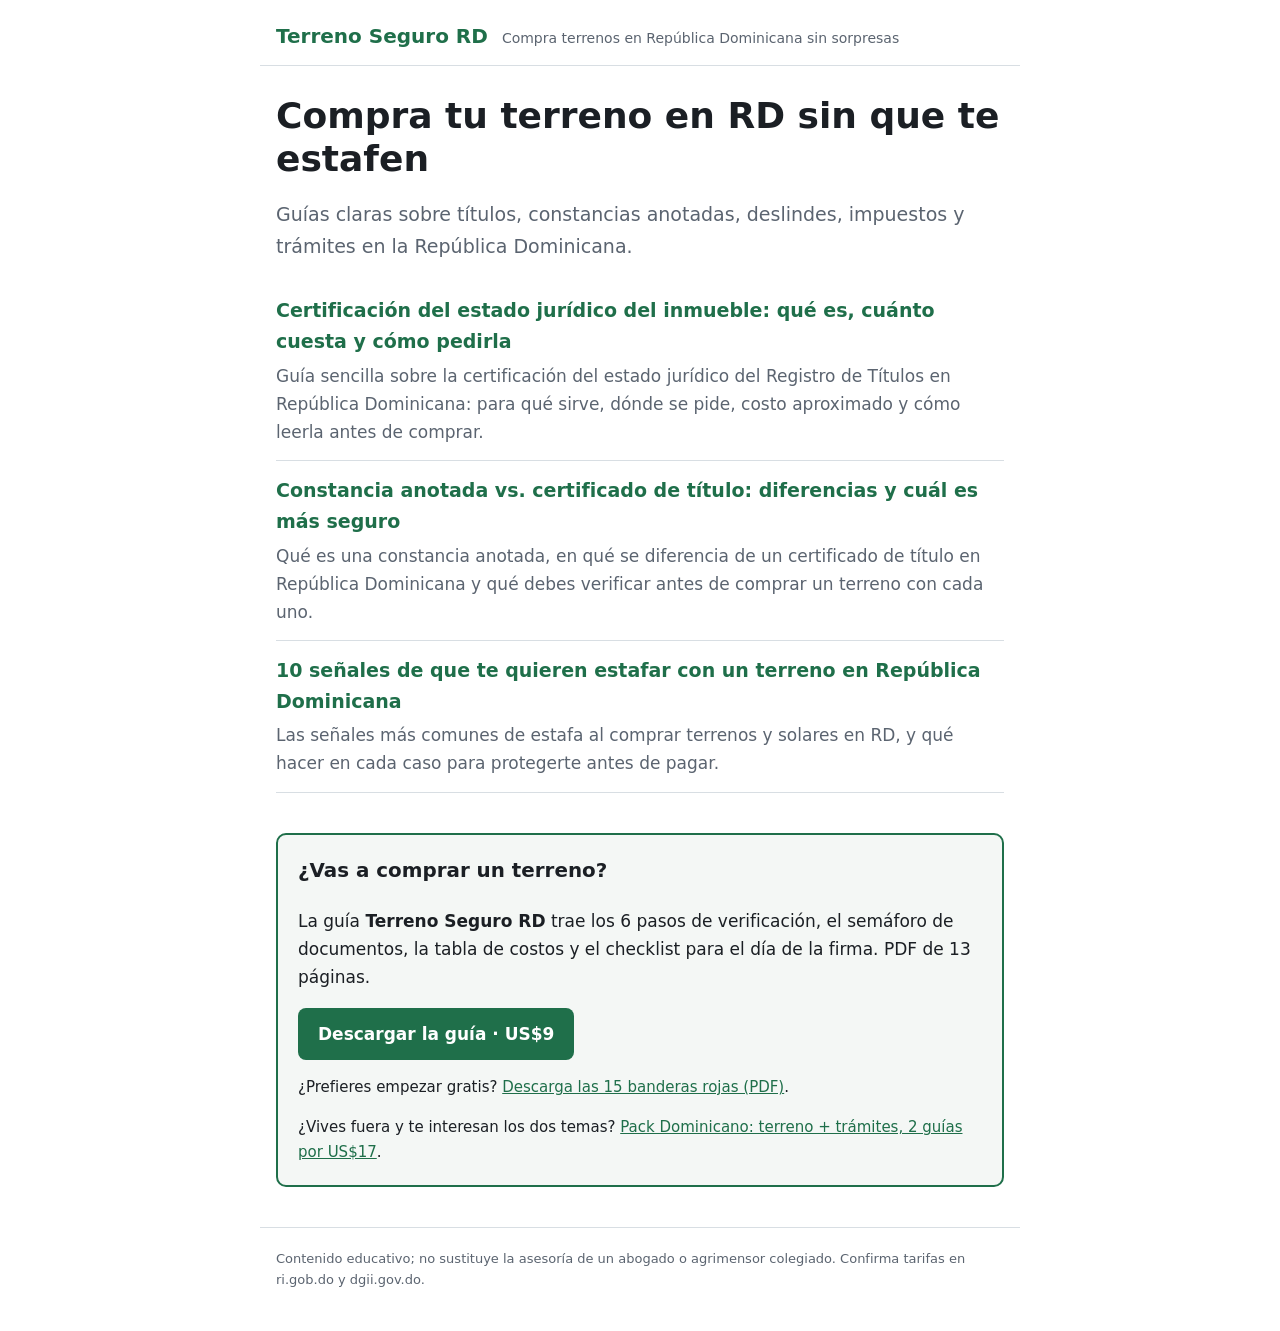
==== docs/index.html @ b64161ac "Enlace al Pack Dominicano (2 guías) Co-Authored-By: Claude Opus 5.5 <noreply@anthropic.com>" ====
<!doctype html>
<html lang="es"><head><meta charset="utf-8">
<meta name="viewport" content="width=device-width,initial-scale=1">
<title>Terreno Seguro RD — Comprar terrenos en República Dominicana sin sorpresas</title>
<meta name="description" content="Guías prácticas para comprar un terreno o solar en República Dominicana: títulos, constancias, deslinde, impuestos y cómo evitar estafas.">
<link rel="canonical" href="https://bsser.github.io/terreno-seguro-rd/">
<meta name="google-site-verification" content="4F6GvPItG1MgDsxIkhHlMnWlIL_Nr4-tKKIEYM5F8QM">
<link rel="stylesheet" href="estilo.css">
</head><body>
<header><a class="marca" href="">Terreno Seguro RD</a><span>Compra terrenos en República Dominicana sin sorpresas</span></header>
<main><section class='hero'><h1>Compra tu terreno en RD sin que te estafen</h1><p>Guías claras sobre títulos, constancias anotadas, deslindes, impuestos y trámites en la República Dominicana.</p></section><ul class='lista'><li><a href='certificacion-estado-juridico-inmueble/'>Certificación del estado jurídico del inmueble: qué es, cuánto cuesta y cómo pedirla</a><p>Guía sencilla sobre la certificación del estado jurídico del Registro de Títulos en República Dominicana: para qué sirve, dónde se pide, costo aproximado y cómo leerla antes de comprar.</p></li><li><a href='constancia-anotada-vs-certificado-de-titulo/'>Constancia anotada vs. certificado de título: diferencias y cuál es más seguro</a><p>Qué es una constancia anotada, en qué se diferencia de un certificado de título en República Dominicana y qué debes verificar antes de comprar un terreno con cada uno.</p></li><li><a href='senales-estafa-terreno-rd/'>10 señales de que te quieren estafar con un terreno en República Dominicana</a><p>Las señales más comunes de estafa al comprar terrenos y solares en RD, y qué hacer en cada caso para protegerte antes de pagar.</p></li></ul><aside class="cta">
<h3>¿Vas a comprar un terreno?</h3>
<p>La guía <b>Terreno Seguro RD</b> trae los 6 pasos de verificación, el semáforo de documentos, la tabla de costos y el checklist para el día de la firma. PDF de 13 páginas.</p>
<a class="boton" href="https://jontastic64.gumroad.com/l/terreno-seguro-rd">Descargar la guía · US$9</a>
<p class="gratis">¿Prefieres empezar gratis? <a href="banderas-rojas.pdf">Descarga las 15 banderas rojas (PDF)</a>.</p>
<p class="gratis">¿Vives fuera y te interesan los dos temas? <a href="https://jontastic64.gumroad.com/l/pack-dominicano">Pack Dominicano: terreno + trámites, 2 guías por US$17</a>.</p>
</aside></main>
<footer>Contenido educativo; no sustituye la asesoría de un abogado o agrimensor colegiado. Confirma tarifas en ri.gob.do y dgii.gov.do.</footer>
</body></html>
---- docs/estilo.css ----
:root { --verde:#1f6f4a; --tinta:#1b1f24; --gris:#5b6470; --fondo:#f4f7f5; --papel:#fff; --borde:#d8dee3; }
@media (prefers-color-scheme: dark) {
  :root { --verde:#5cc495; --tinta:#e7ecef; --gris:#a3adb6; --fondo:#1c2622; --papel:#121614; --borde:#2f3a35; }
}
* { box-sizing: border-box; }
body { margin: 0; background: var(--papel); color: var(--tinta); font: 17px/1.65 system-ui, "Segoe UI", Arial, sans-serif; }
header, main, footer { max-width: 760px; margin: 0 auto; padding: 0 16px; }
header { padding-top: 20px; padding-bottom: 12px; border-bottom: 1px solid var(--borde); display: flex; flex-wrap: wrap; gap: 4px 14px; align-items: baseline; }
.marca { font-weight: 800; font-size: 20px; color: var(--verde); text-decoration: none; }
header span { color: var(--gris); font-size: 14px; }
h1 { line-height: 1.2; font-size: clamp(26px, 5vw, 36px); margin: 28px 0 6px; }
h2 { color: var(--verde); margin-top: 32px; line-height: 1.3; }
a { color: var(--verde); }
.fecha { color: var(--gris); font-size: 14px; margin-top: 0; }
.hero p { font-size: 19px; color: var(--gris); }
.lista { list-style: none; padding: 0; }
.lista li { border-bottom: 1px solid var(--borde); padding: 14px 0; }
.lista li a { font-weight: 700; font-size: 19px; text-decoration: none; }
.lista li p { margin: 4px 0 0; color: var(--gris); }
table { border-collapse: collapse; width: 100%; font-size: 15px; display: block; overflow-x: auto; }
th, td { border: 1px solid var(--borde); padding: 6px 9px; text-align: left; vertical-align: top; }
th { background: var(--fondo); }
blockquote { margin: 16px 0; padding: 10px 16px; background: var(--fondo); border-left: 4px solid var(--verde); }
.cta { margin: 40px 0; padding: 20px; background: var(--fondo); border: 2px solid var(--verde); border-radius: 10px; }
.cta h3 { margin-top: 0; }
.boton { display: inline-block; background: var(--verde); color: var(--papel); padding: 12px 20px; border-radius: 8px; font-weight: 700; text-decoration: none; }
.gratis { font-size: 15px; margin-bottom: 0; }
footer { color: var(--gris); font-size: 13px; padding-top: 20px; padding-bottom: 40px; border-top: 1px solid var(--borde); margin-top: 40px; }
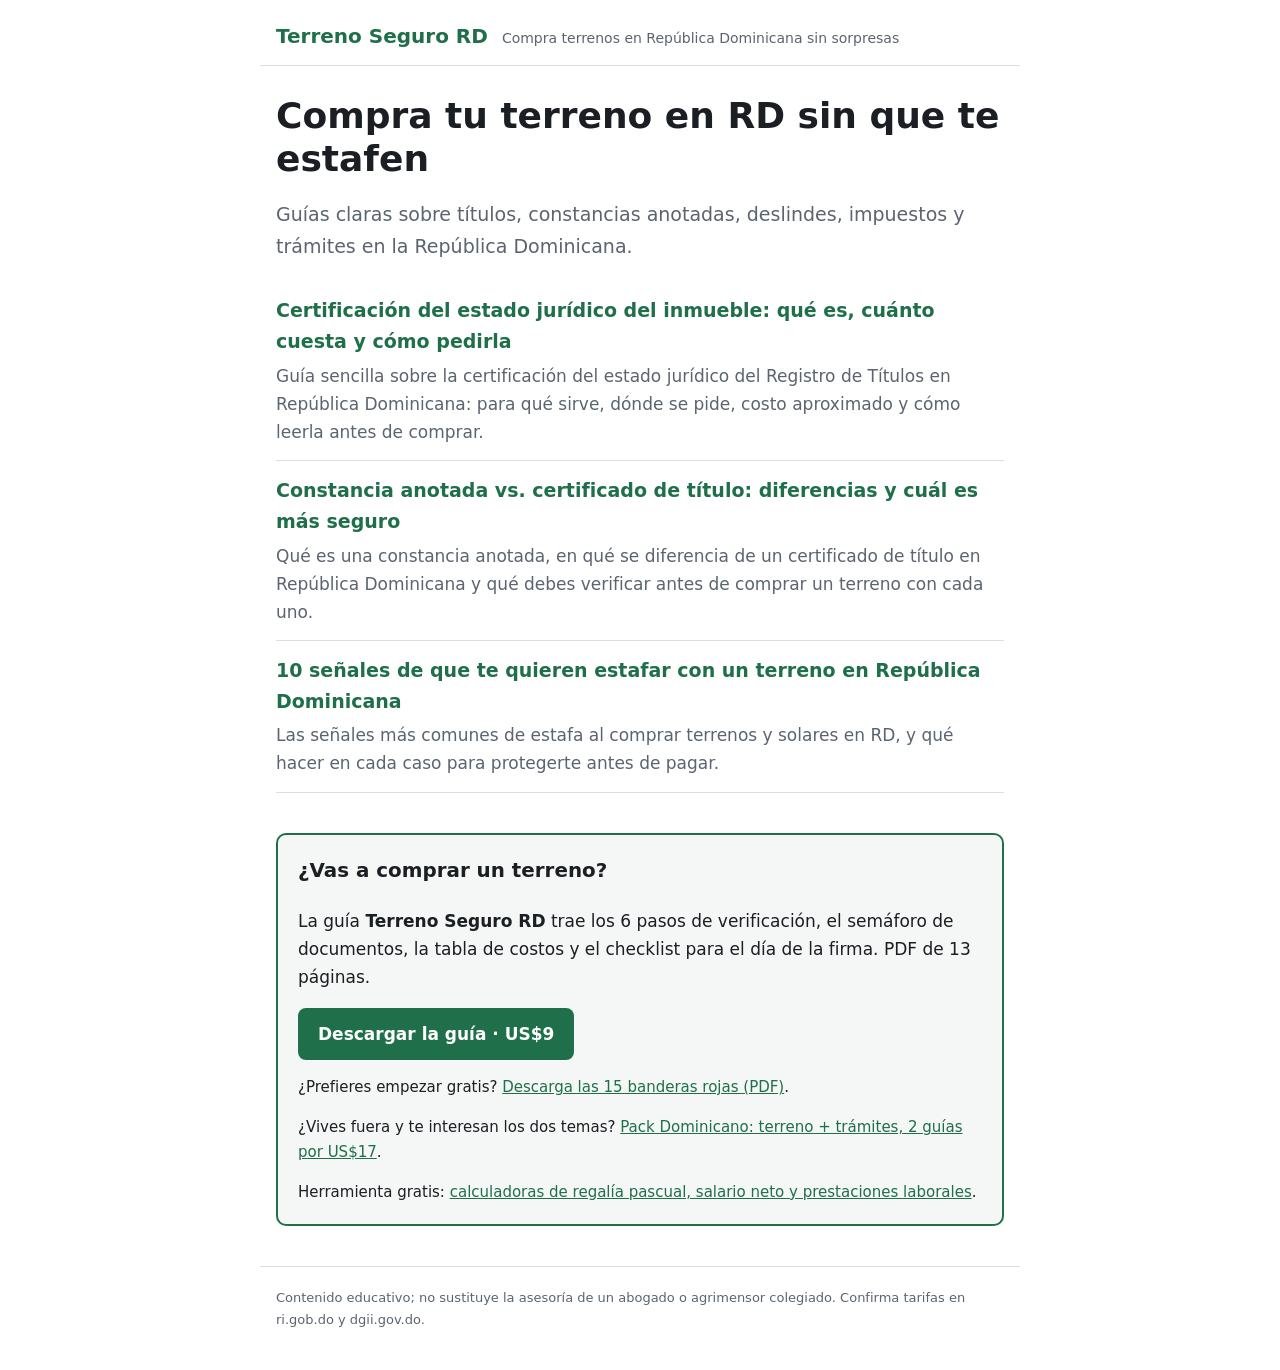
==== commit 8960c6bd: "Enlace a Calculadoras RD Co-Authored-By: Claude Opus 5.5 <noreply@anthropic.com>" ====
--- a/docs/index.html
+++ b/docs/index.html
@@ -14,6 +14,7 @@
 <a class="boton" href="https://jontastic64.gumroad.com/l/terreno-seguro-rd">Descargar la guía · US$9</a>
 <p class="gratis">¿Prefieres empezar gratis? <a href="banderas-rojas.pdf">Descarga las 15 banderas rojas (PDF)</a>.</p>
 <p class="gratis">¿Vives fuera y te interesan los dos temas? <a href="https://jontastic64.gumroad.com/l/pack-dominicano">Pack Dominicano: terreno + trámites, 2 guías por US$17</a>.</p>
+<p class="gratis">Herramienta gratis: <a href="https://bsser.github.io/calculadoras-rd/">calculadoras de regalía pascual, salario neto y prestaciones laborales</a>.</p>
 </aside></main>
 <footer>Contenido educativo; no sustituye la asesoría de un abogado o agrimensor colegiado. Confirma tarifas en ri.gob.do y dgii.gov.do.</footer>
 </body></html>
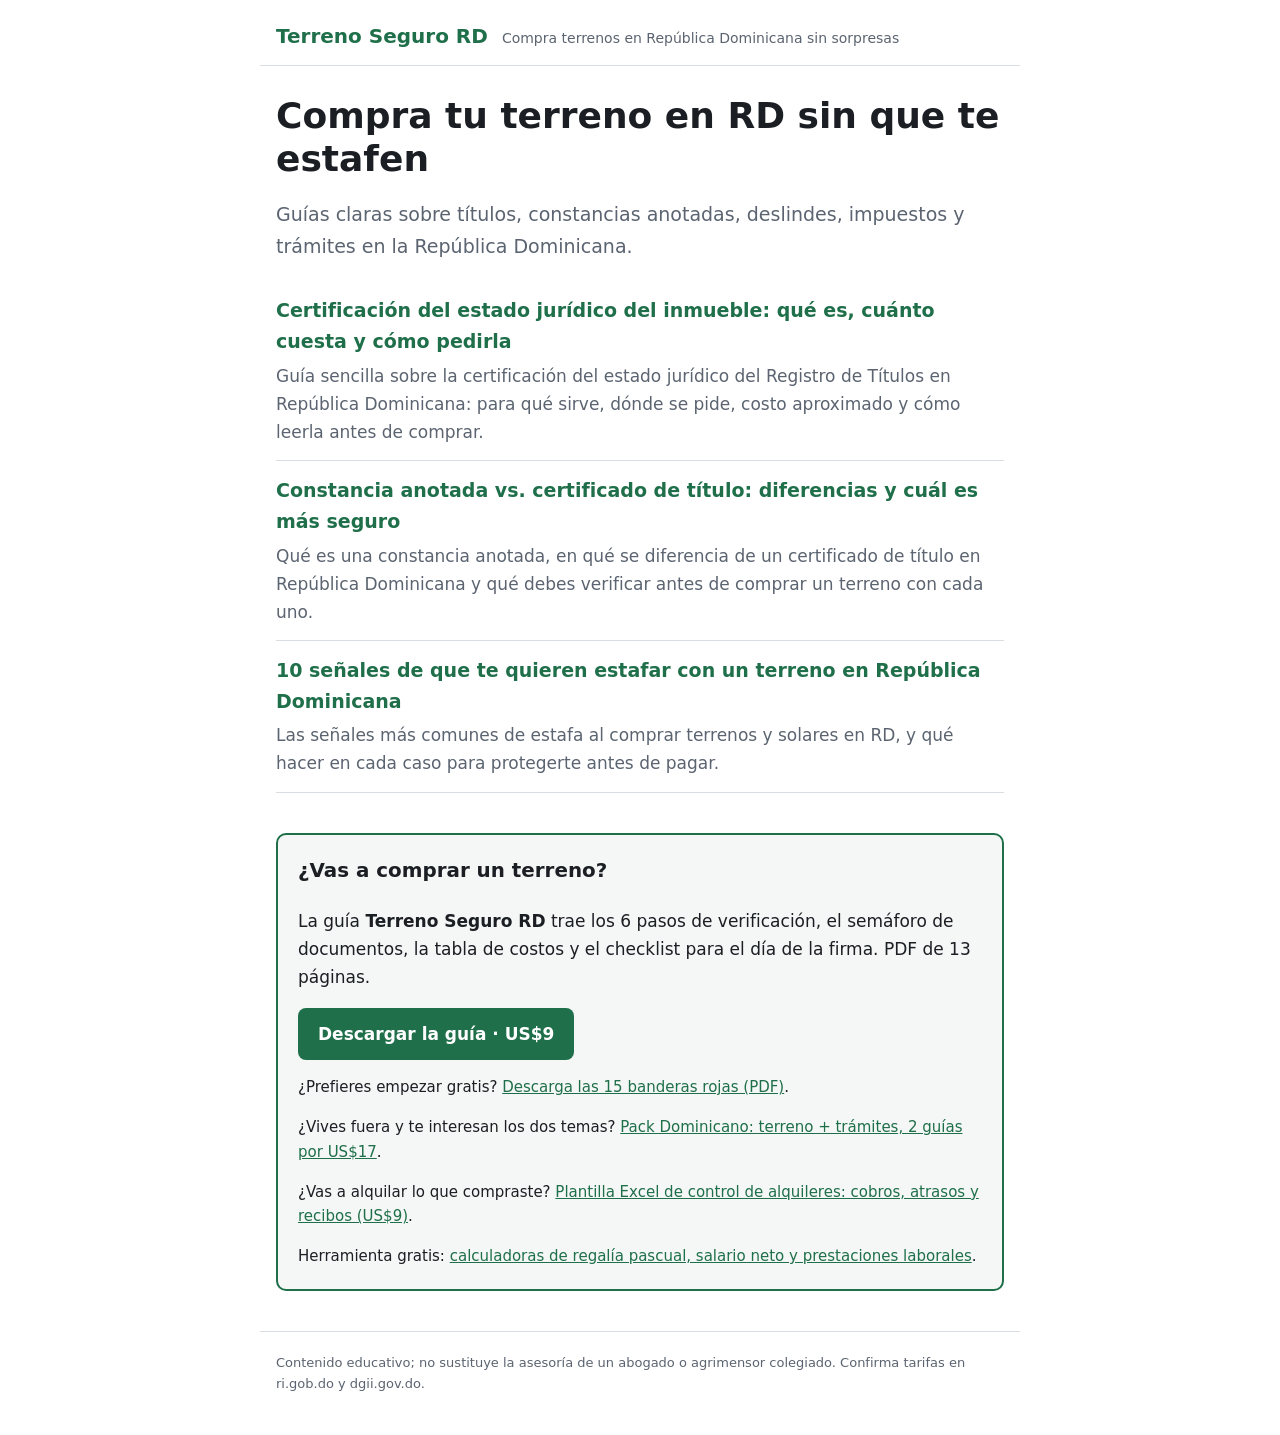
==== commit c5eb53d9: "CTA: enlazar las plantillas nuevas Co-Authored-By: Claude Opus 5.5 <noreply@anthropic.com>" ====
--- a/docs/index.html
+++ b/docs/index.html
@@ -12,8 +12,9 @@
 <h3>¿Vas a comprar un terreno?</h3>
 <p>La guía <b>Terreno Seguro RD</b> trae los 6 pasos de verificación, el semáforo de documentos, la tabla de costos y el checklist para el día de la firma. PDF de 13 páginas.</p>
 <a class="boton" href="https://jontastic64.gumroad.com/l/terreno-seguro-rd">Descargar la guía · US$9</a>
-<p class="gratis">¿Prefieres empezar gratis? <a href="banderas-rojas.pdf">Descarga las 15 banderas rojas (PDF)</a>.</p>
+<p class="gratis">¿Prefieres empezar gratis? <a href="https://jontastic64.gumroad.com/l/banderas-rojas-gratis">Descarga las 15 banderas rojas (PDF)</a>.</p>
 <p class="gratis">¿Vives fuera y te interesan los dos temas? <a href="https://jontastic64.gumroad.com/l/pack-dominicano">Pack Dominicano: terreno + trámites, 2 guías por US$17</a>.</p>
+<p class="gratis">¿Vas a alquilar lo que compraste? <a href="https://jontastic64.gumroad.com/l/control-alquileres-rd">Plantilla Excel de control de alquileres: cobros, atrasos y recibos (US$9)</a>.</p>
 <p class="gratis">Herramienta gratis: <a href="https://bsser.github.io/calculadoras-rd/">calculadoras de regalía pascual, salario neto y prestaciones laborales</a>.</p>
 </aside></main>
 <footer>Contenido educativo; no sustituye la asesoría de un abogado o agrimensor colegiado. Confirma tarifas en ri.gob.do y dgii.gov.do.</footer>
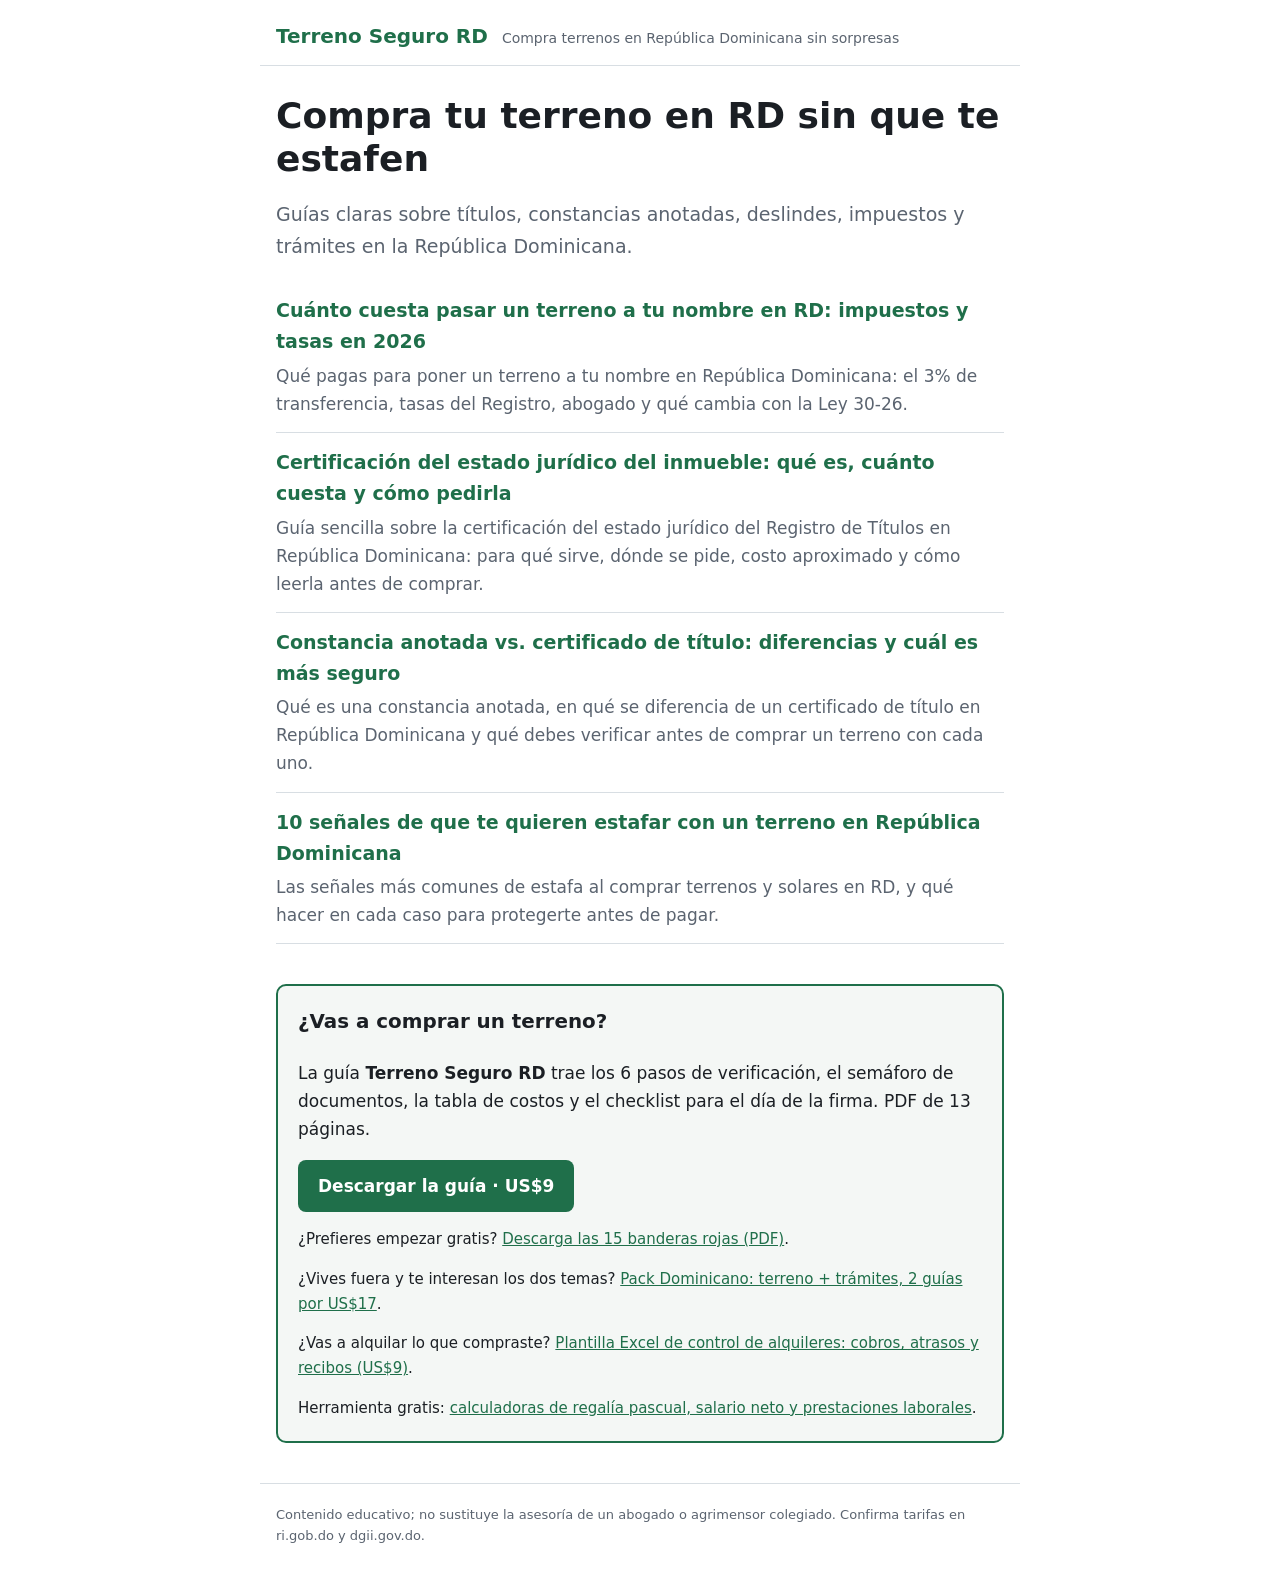
==== commit 9b4da778: "Artículo: cuánto cuesta pasar un terreno a tu nombre en RD Co-Authored-By: Claude Opus 5.5 <noreply@" ====
--- a/docs/index.html
+++ b/docs/index.html
@@ -8,7 +8,7 @@
 <link rel="stylesheet" href="estilo.css">
 </head><body>
 <header><a class="marca" href="">Terreno Seguro RD</a><span>Compra terrenos en República Dominicana sin sorpresas</span></header>
-<main><section class='hero'><h1>Compra tu terreno en RD sin que te estafen</h1><p>Guías claras sobre títulos, constancias anotadas, deslindes, impuestos y trámites en la República Dominicana.</p></section><ul class='lista'><li><a href='certificacion-estado-juridico-inmueble/'>Certificación del estado jurídico del inmueble: qué es, cuánto cuesta y cómo pedirla</a><p>Guía sencilla sobre la certificación del estado jurídico del Registro de Títulos en República Dominicana: para qué sirve, dónde se pide, costo aproximado y cómo leerla antes de comprar.</p></li><li><a href='constancia-anotada-vs-certificado-de-titulo/'>Constancia anotada vs. certificado de título: diferencias y cuál es más seguro</a><p>Qué es una constancia anotada, en qué se diferencia de un certificado de título en República Dominicana y qué debes verificar antes de comprar un terreno con cada uno.</p></li><li><a href='senales-estafa-terreno-rd/'>10 señales de que te quieren estafar con un terreno en República Dominicana</a><p>Las señales más comunes de estafa al comprar terrenos y solares en RD, y qué hacer en cada caso para protegerte antes de pagar.</p></li></ul><aside class="cta">
+<main><section class='hero'><h1>Compra tu terreno en RD sin que te estafen</h1><p>Guías claras sobre títulos, constancias anotadas, deslindes, impuestos y trámites en la República Dominicana.</p></section><ul class='lista'><li><a href='cuanto-cuesta-pasar-terreno-a-tu-nombre-rd/'>Cuánto cuesta pasar un terreno a tu nombre en RD: impuestos y tasas en 2026</a><p>Qué pagas para poner un terreno a tu nombre en República Dominicana: el 3% de transferencia, tasas del Registro, abogado y qué cambia con la Ley 30-26.</p></li><li><a href='certificacion-estado-juridico-inmueble/'>Certificación del estado jurídico del inmueble: qué es, cuánto cuesta y cómo pedirla</a><p>Guía sencilla sobre la certificación del estado jurídico del Registro de Títulos en República Dominicana: para qué sirve, dónde se pide, costo aproximado y cómo leerla antes de comprar.</p></li><li><a href='constancia-anotada-vs-certificado-de-titulo/'>Constancia anotada vs. certificado de título: diferencias y cuál es más seguro</a><p>Qué es una constancia anotada, en qué se diferencia de un certificado de título en República Dominicana y qué debes verificar antes de comprar un terreno con cada uno.</p></li><li><a href='senales-estafa-terreno-rd/'>10 señales de que te quieren estafar con un terreno en República Dominicana</a><p>Las señales más comunes de estafa al comprar terrenos y solares en RD, y qué hacer en cada caso para protegerte antes de pagar.</p></li></ul><aside class="cta">
 <h3>¿Vas a comprar un terreno?</h3>
 <p>La guía <b>Terreno Seguro RD</b> trae los 6 pasos de verificación, el semáforo de documentos, la tabla de costos y el checklist para el día de la firma. PDF de 13 páginas.</p>
 <a class="boton" href="https://jontastic64.gumroad.com/l/terreno-seguro-rd">Descargar la guía · US$9</a>
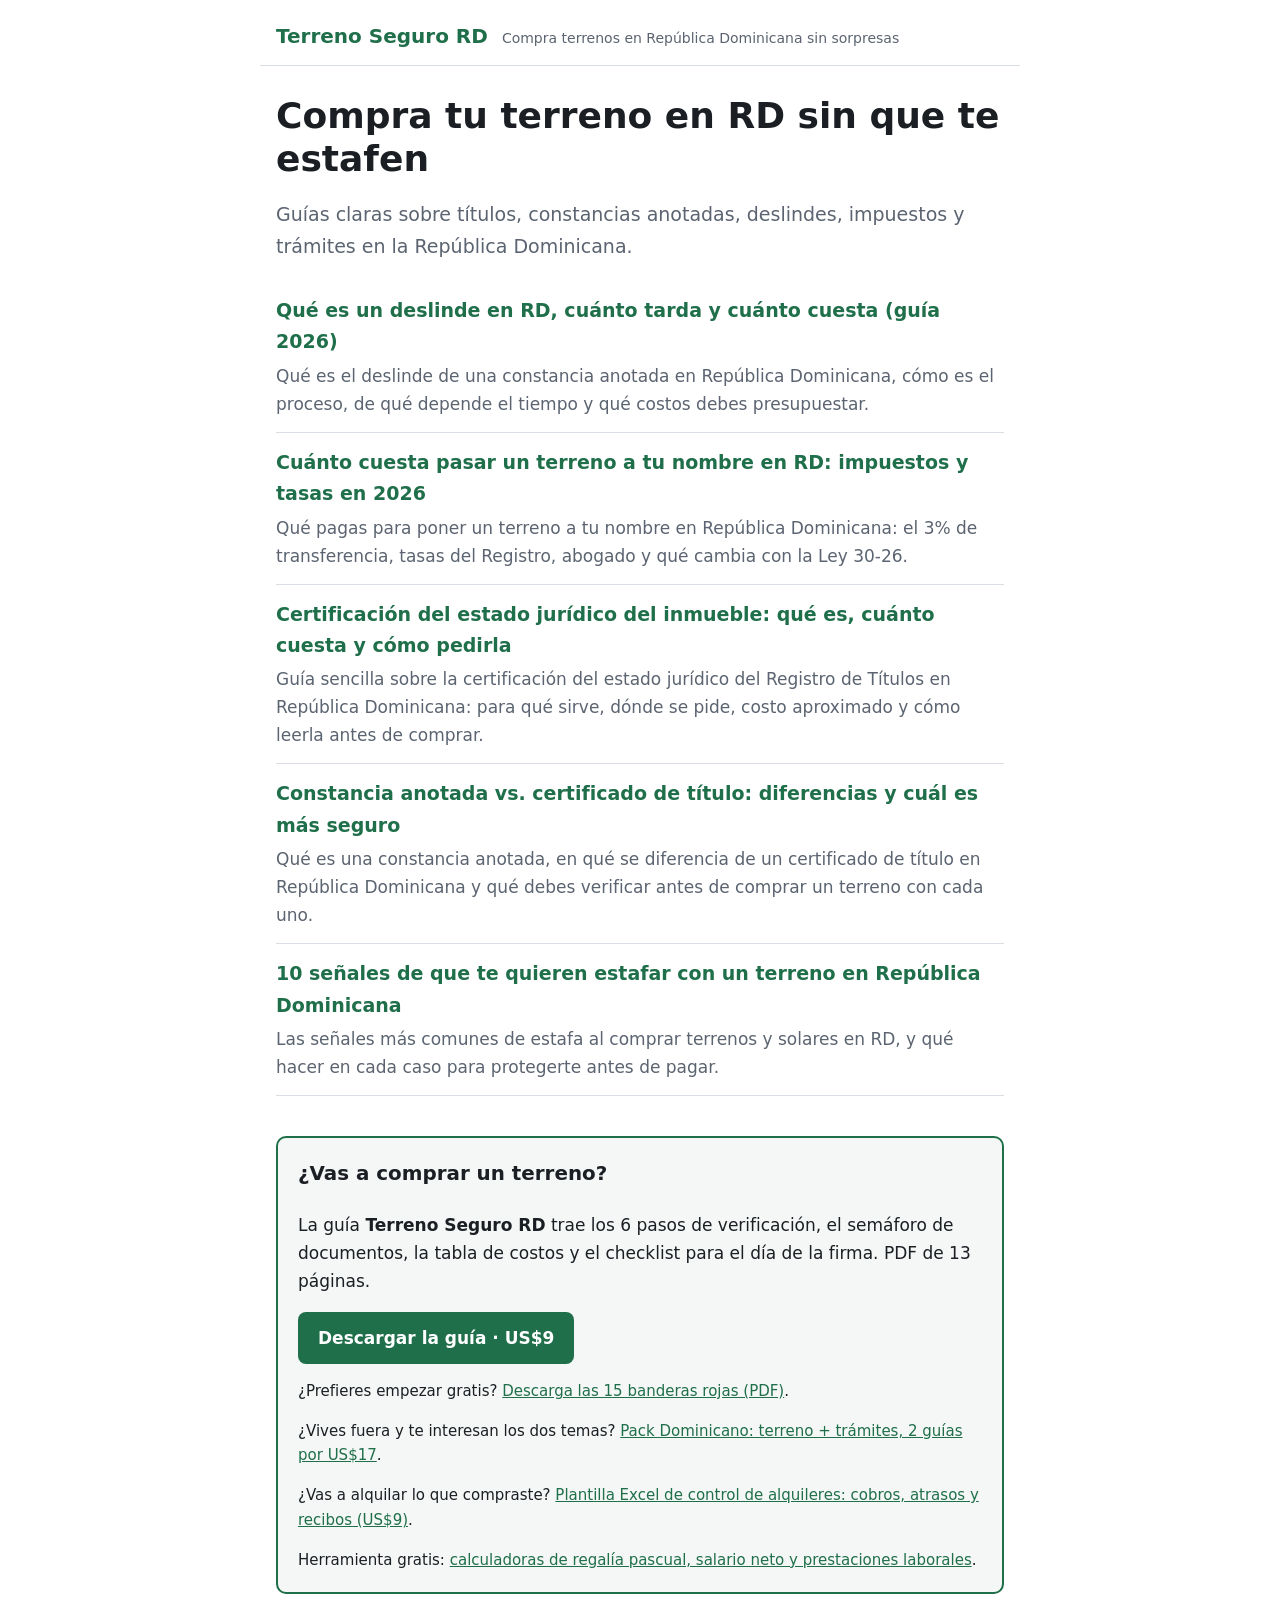
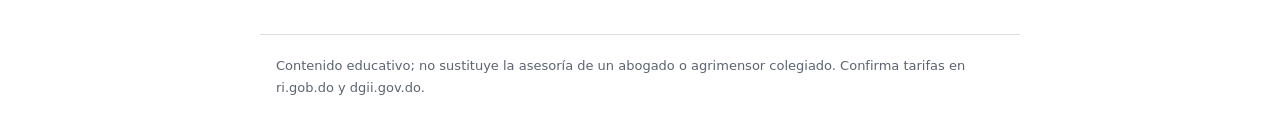
==== commit f0c293b8: "Artículo: qué es un deslinde, cuánto tarda y cuánto cuesta Co-Authored-By: Claude Opus 5.5 <noreply@" ====
--- a/docs/index.html
+++ b/docs/index.html
@@ -8,7 +8,7 @@
 <link rel="stylesheet" href="estilo.css">
 </head><body>
 <header><a class="marca" href="">Terreno Seguro RD</a><span>Compra terrenos en República Dominicana sin sorpresas</span></header>
-<main><section class='hero'><h1>Compra tu terreno en RD sin que te estafen</h1><p>Guías claras sobre títulos, constancias anotadas, deslindes, impuestos y trámites en la República Dominicana.</p></section><ul class='lista'><li><a href='cuanto-cuesta-pasar-terreno-a-tu-nombre-rd/'>Cuánto cuesta pasar un terreno a tu nombre en RD: impuestos y tasas en 2026</a><p>Qué pagas para poner un terreno a tu nombre en República Dominicana: el 3% de transferencia, tasas del Registro, abogado y qué cambia con la Ley 30-26.</p></li><li><a href='certificacion-estado-juridico-inmueble/'>Certificación del estado jurídico del inmueble: qué es, cuánto cuesta y cómo pedirla</a><p>Guía sencilla sobre la certificación del estado jurídico del Registro de Títulos en República Dominicana: para qué sirve, dónde se pide, costo aproximado y cómo leerla antes de comprar.</p></li><li><a href='constancia-anotada-vs-certificado-de-titulo/'>Constancia anotada vs. certificado de título: diferencias y cuál es más seguro</a><p>Qué es una constancia anotada, en qué se diferencia de un certificado de título en República Dominicana y qué debes verificar antes de comprar un terreno con cada uno.</p></li><li><a href='senales-estafa-terreno-rd/'>10 señales de que te quieren estafar con un terreno en República Dominicana</a><p>Las señales más comunes de estafa al comprar terrenos y solares en RD, y qué hacer en cada caso para protegerte antes de pagar.</p></li></ul><aside class="cta">
+<main><section class='hero'><h1>Compra tu terreno en RD sin que te estafen</h1><p>Guías claras sobre títulos, constancias anotadas, deslindes, impuestos y trámites en la República Dominicana.</p></section><ul class='lista'><li><a href='que-es-un-deslinde-cuanto-tarda-cuanto-cuesta/'>Qué es un deslinde en RD, cuánto tarda y cuánto cuesta (guía 2026)</a><p>Qué es el deslinde de una constancia anotada en República Dominicana, cómo es el proceso, de qué depende el tiempo y qué costos debes presupuestar.</p></li><li><a href='cuanto-cuesta-pasar-terreno-a-tu-nombre-rd/'>Cuánto cuesta pasar un terreno a tu nombre en RD: impuestos y tasas en 2026</a><p>Qué pagas para poner un terreno a tu nombre en República Dominicana: el 3% de transferencia, tasas del Registro, abogado y qué cambia con la Ley 30-26.</p></li><li><a href='certificacion-estado-juridico-inmueble/'>Certificación del estado jurídico del inmueble: qué es, cuánto cuesta y cómo pedirla</a><p>Guía sencilla sobre la certificación del estado jurídico del Registro de Títulos en República Dominicana: para qué sirve, dónde se pide, costo aproximado y cómo leerla antes de comprar.</p></li><li><a href='constancia-anotada-vs-certificado-de-titulo/'>Constancia anotada vs. certificado de título: diferencias y cuál es más seguro</a><p>Qué es una constancia anotada, en qué se diferencia de un certificado de título en República Dominicana y qué debes verificar antes de comprar un terreno con cada uno.</p></li><li><a href='senales-estafa-terreno-rd/'>10 señales de que te quieren estafar con un terreno en República Dominicana</a><p>Las señales más comunes de estafa al comprar terrenos y solares en RD, y qué hacer en cada caso para protegerte antes de pagar.</p></li></ul><aside class="cta">
 <h3>¿Vas a comprar un terreno?</h3>
 <p>La guía <b>Terreno Seguro RD</b> trae los 6 pasos de verificación, el semáforo de documentos, la tabla de costos y el checklist para el día de la firma. PDF de 13 páginas.</p>
 <a class="boton" href="https://jontastic64.gumroad.com/l/terreno-seguro-rd">Descargar la guía · US$9</a>
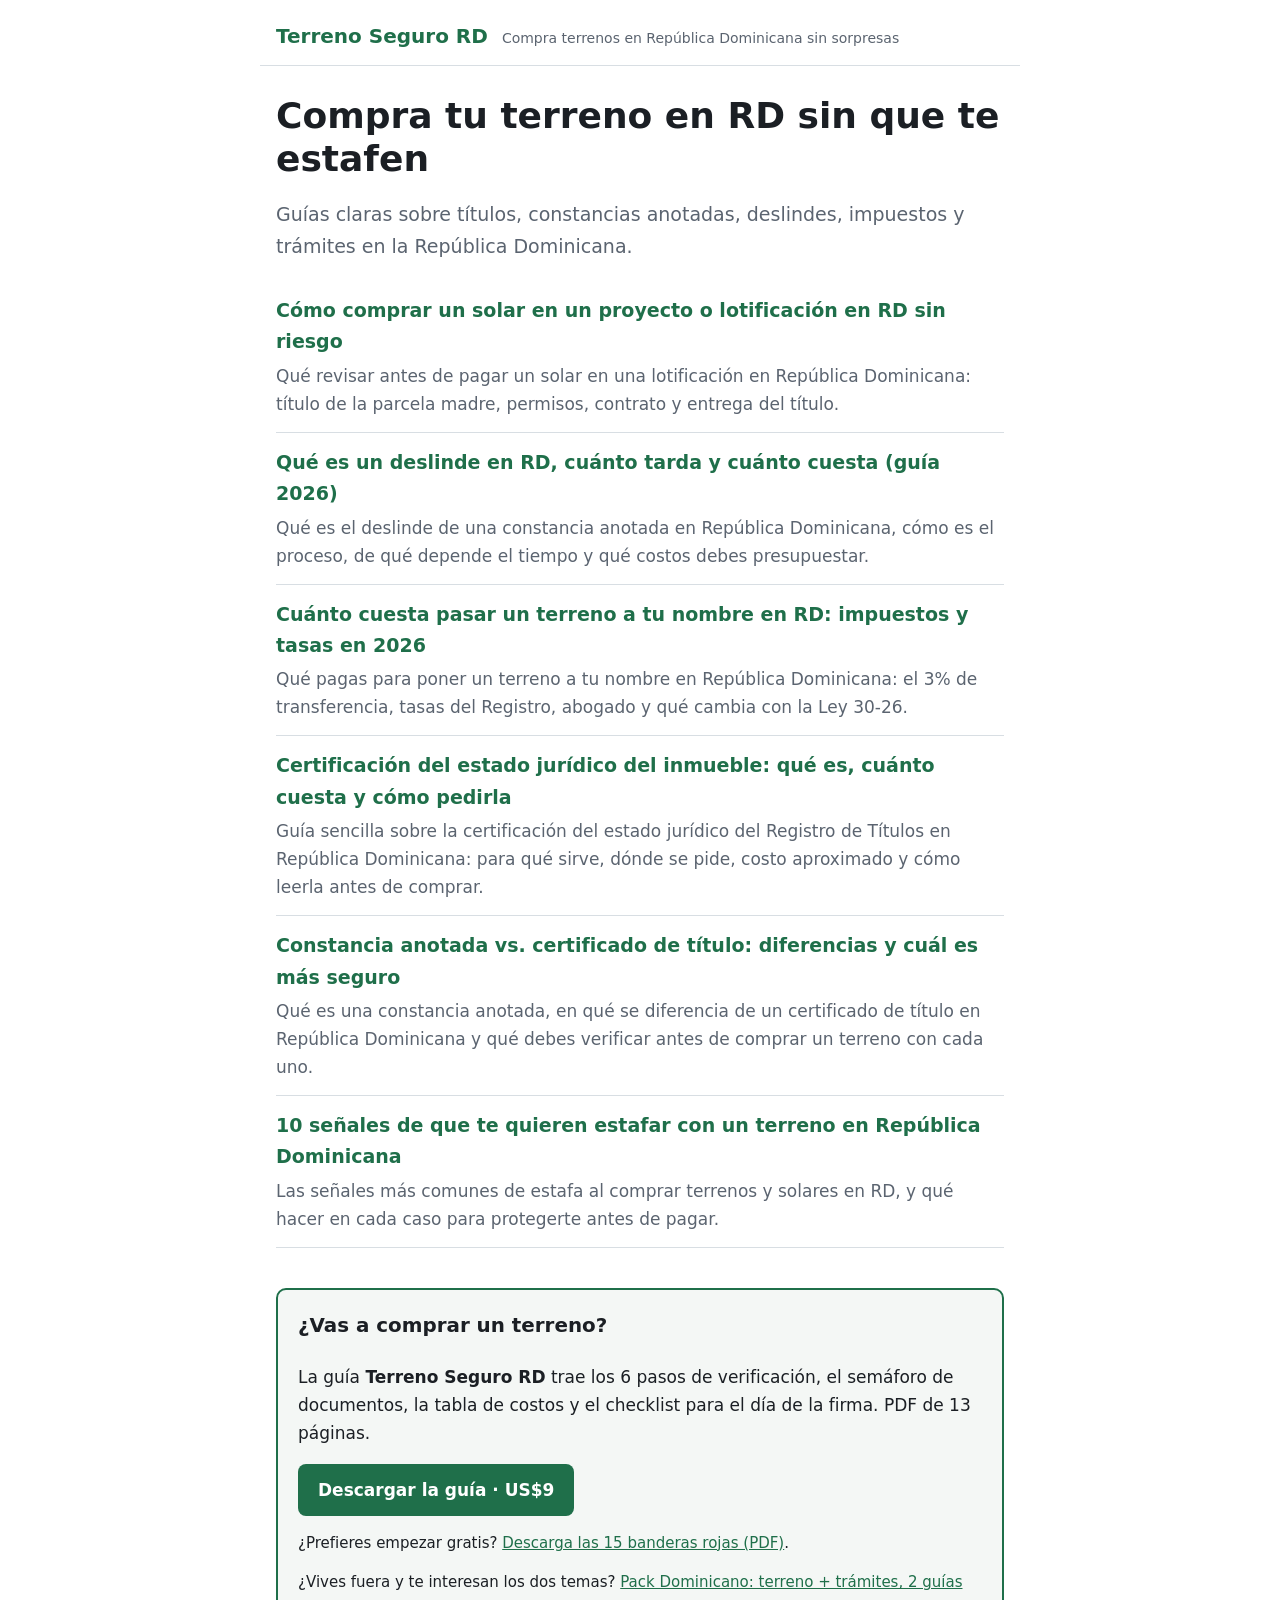
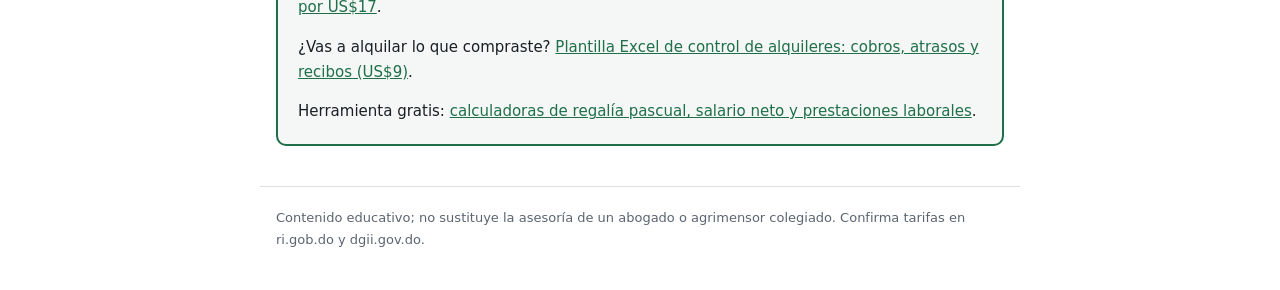
==== commit a91574bb: "Artículo: cómo comprar un solar en un proyecto o lotificación sin riesgo Co-Authored-By: Claude Opus" ====
--- a/docs/index.html
+++ b/docs/index.html
@@ -8,7 +8,7 @@
 <link rel="stylesheet" href="estilo.css">
 </head><body>
 <header><a class="marca" href="">Terreno Seguro RD</a><span>Compra terrenos en República Dominicana sin sorpresas</span></header>
-<main><section class='hero'><h1>Compra tu terreno en RD sin que te estafen</h1><p>Guías claras sobre títulos, constancias anotadas, deslindes, impuestos y trámites en la República Dominicana.</p></section><ul class='lista'><li><a href='que-es-un-deslinde-cuanto-tarda-cuanto-cuesta/'>Qué es un deslinde en RD, cuánto tarda y cuánto cuesta (guía 2026)</a><p>Qué es el deslinde de una constancia anotada en República Dominicana, cómo es el proceso, de qué depende el tiempo y qué costos debes presupuestar.</p></li><li><a href='cuanto-cuesta-pasar-terreno-a-tu-nombre-rd/'>Cuánto cuesta pasar un terreno a tu nombre en RD: impuestos y tasas en 2026</a><p>Qué pagas para poner un terreno a tu nombre en República Dominicana: el 3% de transferencia, tasas del Registro, abogado y qué cambia con la Ley 30-26.</p></li><li><a href='certificacion-estado-juridico-inmueble/'>Certificación del estado jurídico del inmueble: qué es, cuánto cuesta y cómo pedirla</a><p>Guía sencilla sobre la certificación del estado jurídico del Registro de Títulos en República Dominicana: para qué sirve, dónde se pide, costo aproximado y cómo leerla antes de comprar.</p></li><li><a href='constancia-anotada-vs-certificado-de-titulo/'>Constancia anotada vs. certificado de título: diferencias y cuál es más seguro</a><p>Qué es una constancia anotada, en qué se diferencia de un certificado de título en República Dominicana y qué debes verificar antes de comprar un terreno con cada uno.</p></li><li><a href='senales-estafa-terreno-rd/'>10 señales de que te quieren estafar con un terreno en República Dominicana</a><p>Las señales más comunes de estafa al comprar terrenos y solares en RD, y qué hacer en cada caso para protegerte antes de pagar.</p></li></ul><aside class="cta">
+<main><section class='hero'><h1>Compra tu terreno en RD sin que te estafen</h1><p>Guías claras sobre títulos, constancias anotadas, deslindes, impuestos y trámites en la República Dominicana.</p></section><ul class='lista'><li><a href='comprar-solar-proyecto-lotificacion-sin-riesgo/'>Cómo comprar un solar en un proyecto o lotificación en RD sin riesgo</a><p>Qué revisar antes de pagar un solar en una lotificación en República Dominicana: título de la parcela madre, permisos, contrato y entrega del título.</p></li><li><a href='que-es-un-deslinde-cuanto-tarda-cuanto-cuesta/'>Qué es un deslinde en RD, cuánto tarda y cuánto cuesta (guía 2026)</a><p>Qué es el deslinde de una constancia anotada en República Dominicana, cómo es el proceso, de qué depende el tiempo y qué costos debes presupuestar.</p></li><li><a href='cuanto-cuesta-pasar-terreno-a-tu-nombre-rd/'>Cuánto cuesta pasar un terreno a tu nombre en RD: impuestos y tasas en 2026</a><p>Qué pagas para poner un terreno a tu nombre en República Dominicana: el 3% de transferencia, tasas del Registro, abogado y qué cambia con la Ley 30-26.</p></li><li><a href='certificacion-estado-juridico-inmueble/'>Certificación del estado jurídico del inmueble: qué es, cuánto cuesta y cómo pedirla</a><p>Guía sencilla sobre la certificación del estado jurídico del Registro de Títulos en República Dominicana: para qué sirve, dónde se pide, costo aproximado y cómo leerla antes de comprar.</p></li><li><a href='constancia-anotada-vs-certificado-de-titulo/'>Constancia anotada vs. certificado de título: diferencias y cuál es más seguro</a><p>Qué es una constancia anotada, en qué se diferencia de un certificado de título en República Dominicana y qué debes verificar antes de comprar un terreno con cada uno.</p></li><li><a href='senales-estafa-terreno-rd/'>10 señales de que te quieren estafar con un terreno en República Dominicana</a><p>Las señales más comunes de estafa al comprar terrenos y solares en RD, y qué hacer en cada caso para protegerte antes de pagar.</p></li></ul><aside class="cta">
 <h3>¿Vas a comprar un terreno?</h3>
 <p>La guía <b>Terreno Seguro RD</b> trae los 6 pasos de verificación, el semáforo de documentos, la tabla de costos y el checklist para el día de la firma. PDF de 13 páginas.</p>
 <a class="boton" href="https://jontastic64.gumroad.com/l/terreno-seguro-rd">Descargar la guía · US$9</a>
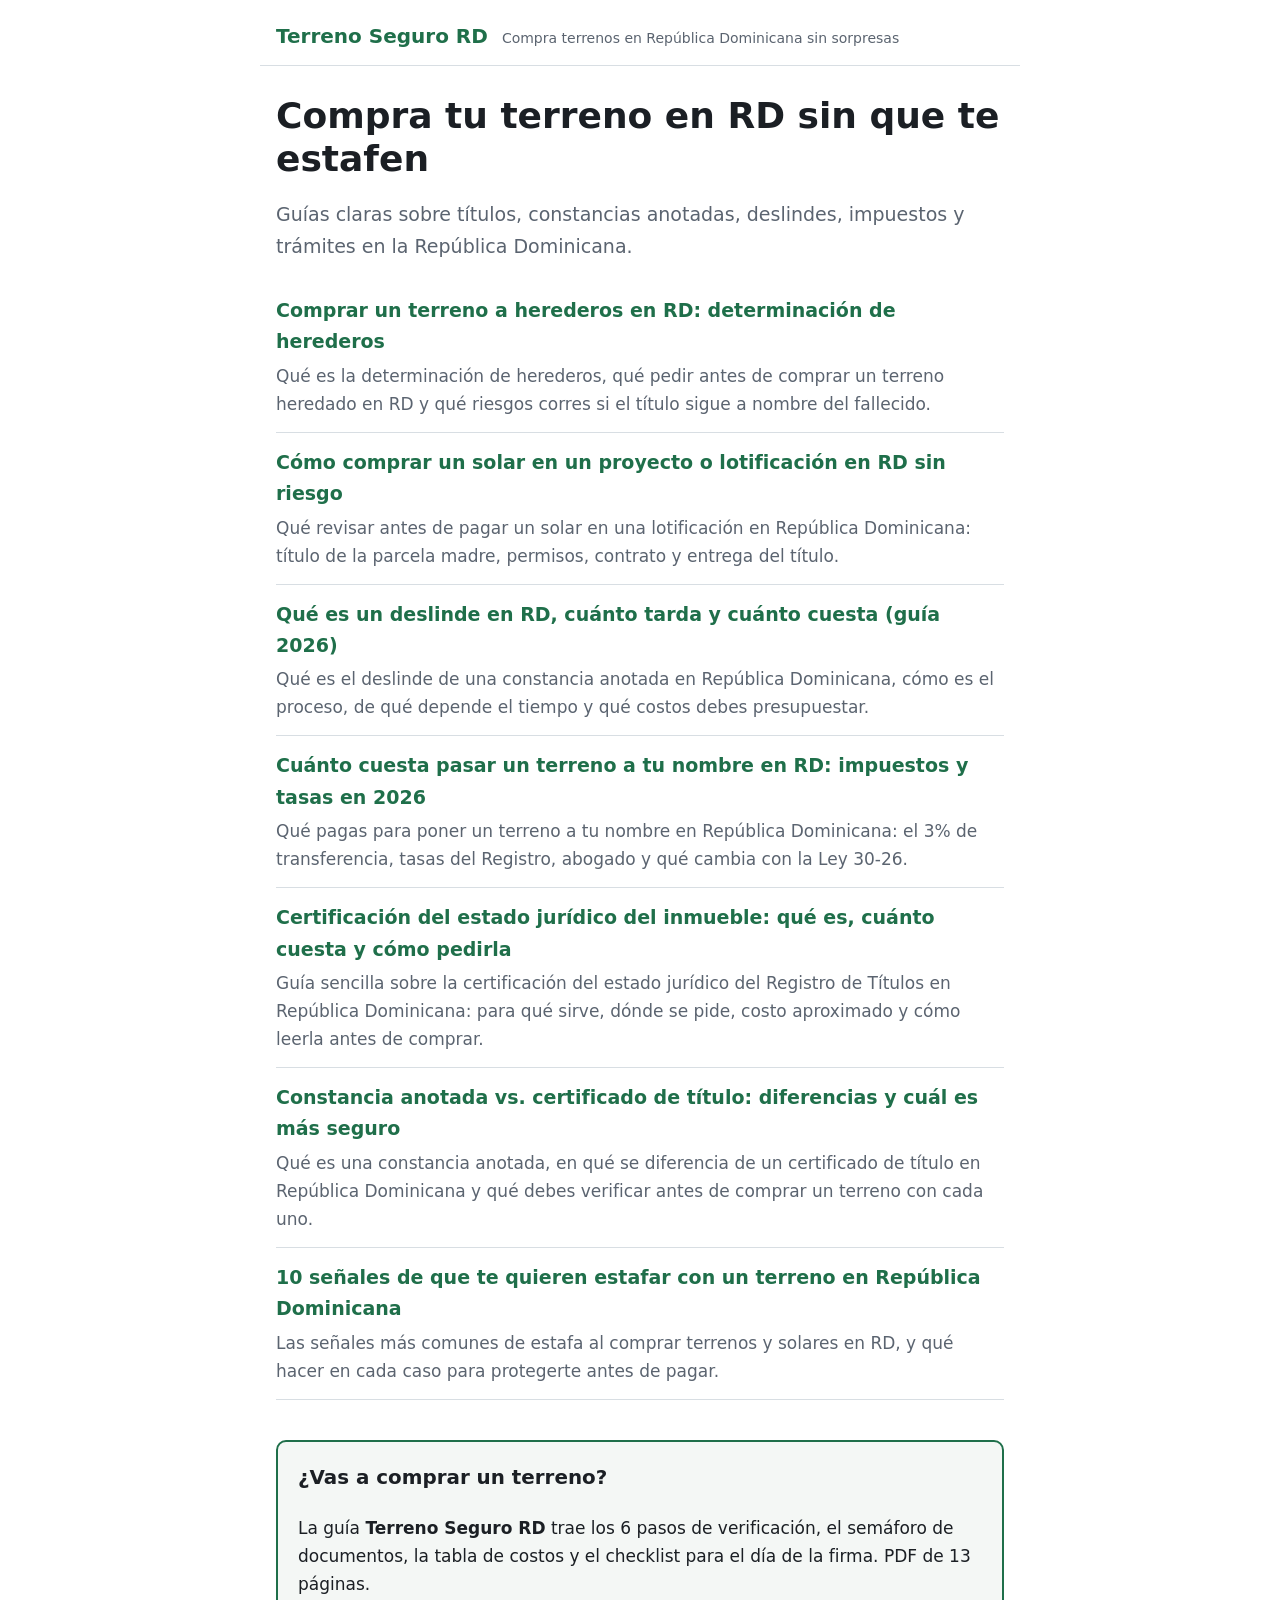
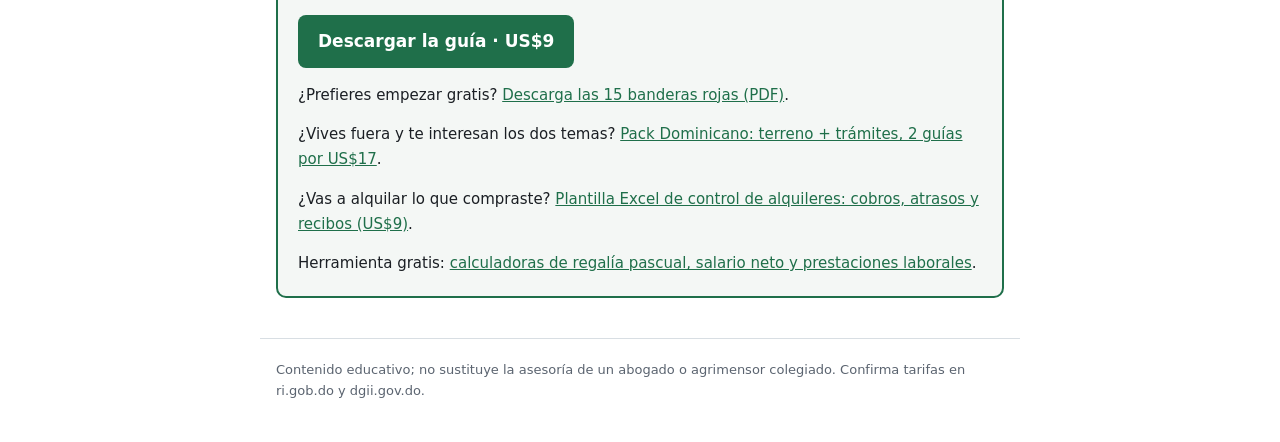
==== commit 7b771386: "Artículo: comprar un terreno a herederos y la determinación de herederos Co-Authored-By: Claude Opus" ====
--- a/docs/index.html
+++ b/docs/index.html
@@ -8,7 +8,7 @@
 <link rel="stylesheet" href="estilo.css">
 </head><body>
 <header><a class="marca" href="">Terreno Seguro RD</a><span>Compra terrenos en República Dominicana sin sorpresas</span></header>
-<main><section class='hero'><h1>Compra tu terreno en RD sin que te estafen</h1><p>Guías claras sobre títulos, constancias anotadas, deslindes, impuestos y trámites en la República Dominicana.</p></section><ul class='lista'><li><a href='comprar-solar-proyecto-lotificacion-sin-riesgo/'>Cómo comprar un solar en un proyecto o lotificación en RD sin riesgo</a><p>Qué revisar antes de pagar un solar en una lotificación en República Dominicana: título de la parcela madre, permisos, contrato y entrega del título.</p></li><li><a href='que-es-un-deslinde-cuanto-tarda-cuanto-cuesta/'>Qué es un deslinde en RD, cuánto tarda y cuánto cuesta (guía 2026)</a><p>Qué es el deslinde de una constancia anotada en República Dominicana, cómo es el proceso, de qué depende el tiempo y qué costos debes presupuestar.</p></li><li><a href='cuanto-cuesta-pasar-terreno-a-tu-nombre-rd/'>Cuánto cuesta pasar un terreno a tu nombre en RD: impuestos y tasas en 2026</a><p>Qué pagas para poner un terreno a tu nombre en República Dominicana: el 3% de transferencia, tasas del Registro, abogado y qué cambia con la Ley 30-26.</p></li><li><a href='certificacion-estado-juridico-inmueble/'>Certificación del estado jurídico del inmueble: qué es, cuánto cuesta y cómo pedirla</a><p>Guía sencilla sobre la certificación del estado jurídico del Registro de Títulos en República Dominicana: para qué sirve, dónde se pide, costo aproximado y cómo leerla antes de comprar.</p></li><li><a href='constancia-anotada-vs-certificado-de-titulo/'>Constancia anotada vs. certificado de título: diferencias y cuál es más seguro</a><p>Qué es una constancia anotada, en qué se diferencia de un certificado de título en República Dominicana y qué debes verificar antes de comprar un terreno con cada uno.</p></li><li><a href='senales-estafa-terreno-rd/'>10 señales de que te quieren estafar con un terreno en República Dominicana</a><p>Las señales más comunes de estafa al comprar terrenos y solares en RD, y qué hacer en cada caso para protegerte antes de pagar.</p></li></ul><aside class="cta">
+<main><section class='hero'><h1>Compra tu terreno en RD sin que te estafen</h1><p>Guías claras sobre títulos, constancias anotadas, deslindes, impuestos y trámites en la República Dominicana.</p></section><ul class='lista'><li><a href='comprar-terreno-a-herederos-determinacion-de-herederos/'>Comprar un terreno a herederos en RD: determinación de herederos</a><p>Qué es la determinación de herederos, qué pedir antes de comprar un terreno heredado en RD y qué riesgos corres si el título sigue a nombre del fallecido.</p></li><li><a href='comprar-solar-proyecto-lotificacion-sin-riesgo/'>Cómo comprar un solar en un proyecto o lotificación en RD sin riesgo</a><p>Qué revisar antes de pagar un solar en una lotificación en República Dominicana: título de la parcela madre, permisos, contrato y entrega del título.</p></li><li><a href='que-es-un-deslinde-cuanto-tarda-cuanto-cuesta/'>Qué es un deslinde en RD, cuánto tarda y cuánto cuesta (guía 2026)</a><p>Qué es el deslinde de una constancia anotada en República Dominicana, cómo es el proceso, de qué depende el tiempo y qué costos debes presupuestar.</p></li><li><a href='cuanto-cuesta-pasar-terreno-a-tu-nombre-rd/'>Cuánto cuesta pasar un terreno a tu nombre en RD: impuestos y tasas en 2026</a><p>Qué pagas para poner un terreno a tu nombre en República Dominicana: el 3% de transferencia, tasas del Registro, abogado y qué cambia con la Ley 30-26.</p></li><li><a href='certificacion-estado-juridico-inmueble/'>Certificación del estado jurídico del inmueble: qué es, cuánto cuesta y cómo pedirla</a><p>Guía sencilla sobre la certificación del estado jurídico del Registro de Títulos en República Dominicana: para qué sirve, dónde se pide, costo aproximado y cómo leerla antes de comprar.</p></li><li><a href='constancia-anotada-vs-certificado-de-titulo/'>Constancia anotada vs. certificado de título: diferencias y cuál es más seguro</a><p>Qué es una constancia anotada, en qué se diferencia de un certificado de título en República Dominicana y qué debes verificar antes de comprar un terreno con cada uno.</p></li><li><a href='senales-estafa-terreno-rd/'>10 señales de que te quieren estafar con un terreno en República Dominicana</a><p>Las señales más comunes de estafa al comprar terrenos y solares en RD, y qué hacer en cada caso para protegerte antes de pagar.</p></li></ul><aside class="cta">
 <h3>¿Vas a comprar un terreno?</h3>
 <p>La guía <b>Terreno Seguro RD</b> trae los 6 pasos de verificación, el semáforo de documentos, la tabla de costos y el checklist para el día de la firma. PDF de 13 páginas.</p>
 <a class="boton" href="https://jontastic64.gumroad.com/l/terreno-seguro-rd">Descargar la guía · US$9</a>
